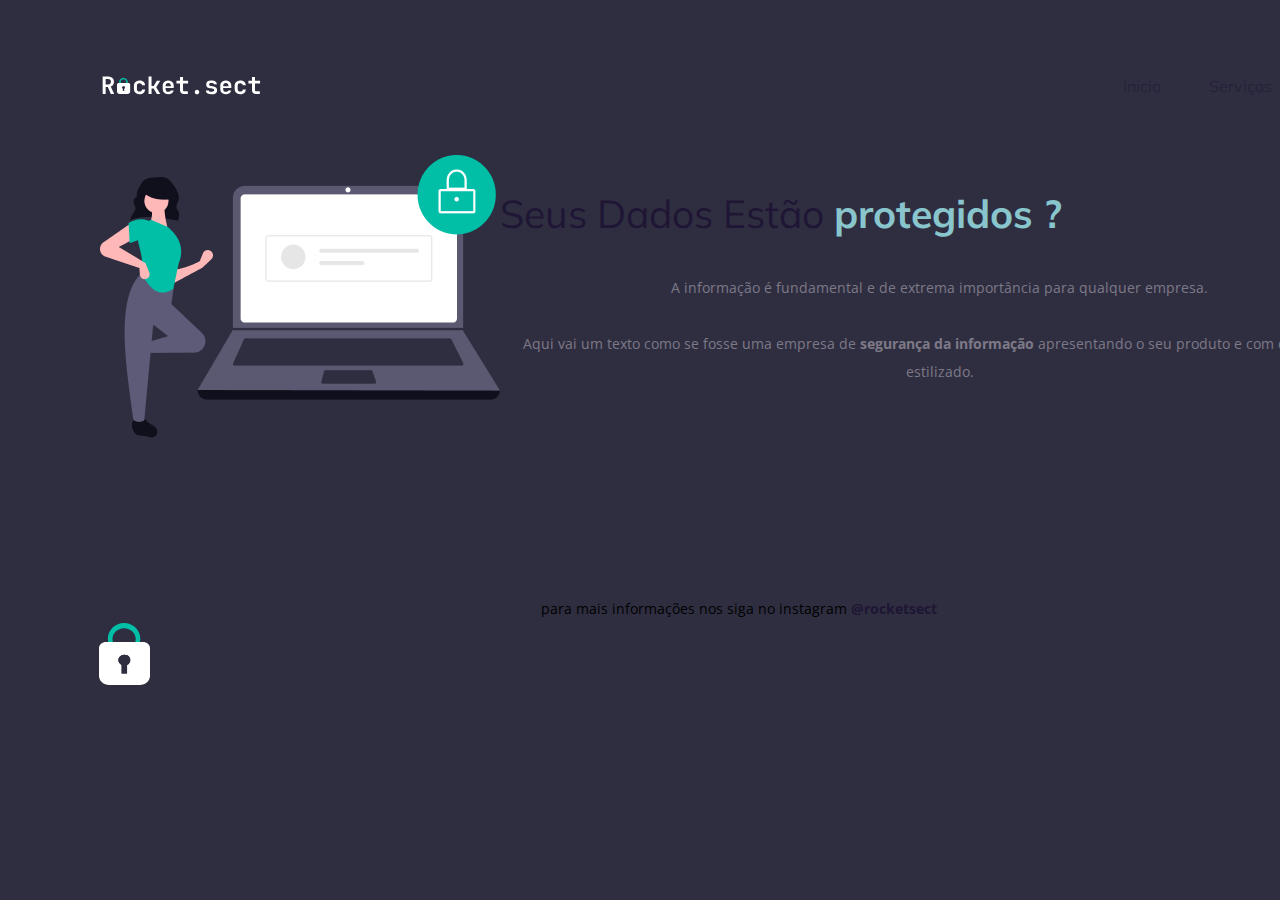
==== Desafio/index.html @ 414e6fc0 "inicio desafio" ====
<!DOCTYPE html>
<html lang="pt-br">
    <head>

    <link rel="preconnect" href="https://fonts.googleapis.com">
    <link rel="preconnect" href="https://fonts.gstatic.com" crossorigin>
    <meta charset="UTF-8">
    <meta http-equiv="X-UA-Compatible" content="IE=edge">
    <meta name="viewport" content="width=device-width, initial-scale=1.0">

    <link href="https://fonts.googleapis.com/css2?family=Mulish:wght@400;700&family=Open+Sans&display=swap" rel="stylesheet">
    <link rel="stylesheet" href="style.css">
    <title>Treine - me</title>
</head>
<body>

    <div class="page">
        <nav>
            <a id="logo" href="#">
                <img src="imagens/logo.svg" alt="Logo">
            </a>
            <ul>
                <li><a href="#"> Inicio </a></li>
                <li><a href="#"> Serviços</a></li>
                <li><a href="#"> Contato</a></li>
            </ul>
        </nav>

    <main>

        <img src="imagens/img1.png" alt="Imagem de uma mulher e um computador">
        <section class="text">
            <h1> Seus Dados Estão <span> protegidos ?  </span></h1>
            
            <p> A informação é fundamental e de extrema importância para qualquer empresa. <br> <br>
                Aqui vai um texto como se fosse uma empresa de  <strong> segurança da informação </strong> apresentando o seu produto e com o texto todo estilizado.
            </p>

            
        </section>

        
    </main>
    <footer>
        para mais informações nos siga no instagram
        <a href="https:instagam.com" target="_blank"> @rocketsect</a>
    </footer>
    <img id="balls" src="imagens/padlock.svg" alt=" padlock no canto inferior">
    </div>
   
   
   
</body>
</html>
---- Desafio/style.css ----
body {
    font-family: 'Open Sans', sans-serif;
    margin: 0;
    background: #2F2E41 ;
    min-height: 100vh;
  
  }
  
  .page {
    width: 1280px;
    height: 720px;
    margin: 0 auto ;
    padding-top: 71px;
    padding-left: 99px;
  }
  
  nav {
    display: flex;
    justify-content: space-between;
    align-items: center;
  
    margin-bottom: 55px;
  
  }
  
  ul {
    display: flex;
    gap: 48px;
    list-style: none;
    margin: 0;
    padding: 0;
  }
  
  a {
    color: #1F1534;
    text-decoration: none;
  }
  
  ul li a:hover {
    font-weight: bold;
    opacity: 1;
  }

  ul li a{
    opacity: 0.5;
  }

  main{
    display: flex;
    align-items: center;
    justify-content: space-between;
  }
  
  h1, ul {
    font-family: 'Mulish', sans-serif;
  }

  
  h1 {
    font-size: 39px;
    line-height: 40px;
    color: #1F1534;
  
    font-weight: normal;
  
    width: 600px;
  }
  
  h1 span {
    color: #89C5CC;
    font-weight: bold;
    text-align: center;
  }
  
  p {
    font-size: 14px;
    line-height: 28px;
    color: #7D7987;
  }

  section p  {
    margin: 40px 0;
    text-align: center;
  }

  text{
    padding-right: 15px;
  }
  
  button {
    color: white;
    text-transform: uppercase;
    font-family: 'Open Sans', sans-serif;

    background: #ffffff;
    border: none;
    padding: 14px 32px 15px;

    display: flex;
    align-items: center;
    justify-content: center;
    gap: 10px;
    border-radius: 4px;
    cursor: pointer;

  }

  
  footer {
    font-size: 14px;
    line-height: 28px; 
    text-align: center;
    margin-top:  157px;
  }

  footer a {
    font-weight: bold;

  }
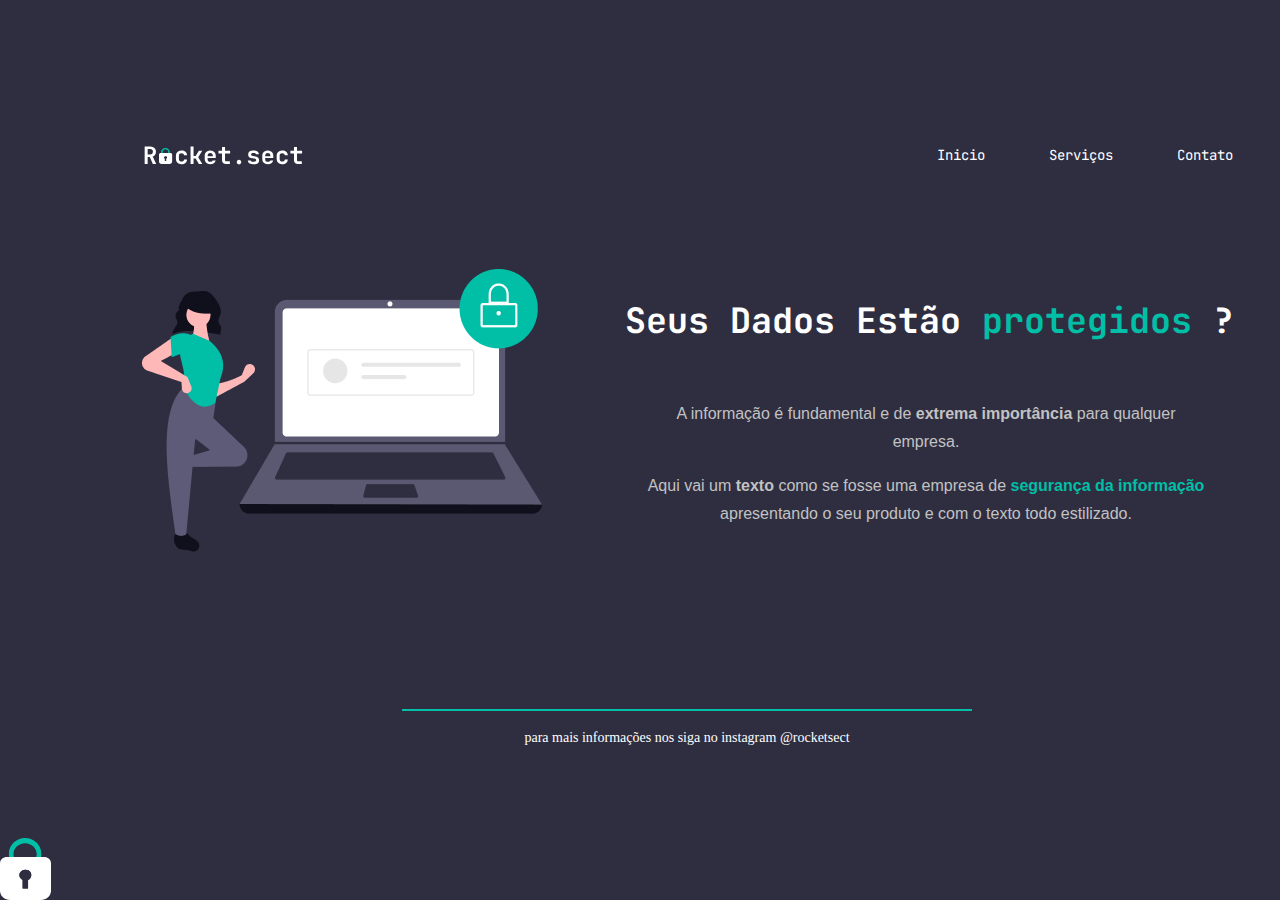
==== commit 4e427e46: "Dasafio finalizado" ====
--- a/Desafio/index.html
+++ b/Desafio/index.html
@@ -4,13 +4,13 @@
 
     <link rel="preconnect" href="https://fonts.googleapis.com">
     <link rel="preconnect" href="https://fonts.gstatic.com" crossorigin>
+    
     <meta charset="UTF-8">
     <meta http-equiv="X-UA-Compatible" content="IE=edge">
     <meta name="viewport" content="width=device-width, initial-scale=1.0">
-
-    <link href="https://fonts.googleapis.com/css2?family=Mulish:wght@400;700&family=Open+Sans&display=swap" rel="stylesheet">
-    <link rel="stylesheet" href="style.css">
-    <title>Treine - me</title>
+    
+    <link href="https://fonts.googleapis.com/css2?family=JetBrains+Mono:wght@500;700&display=swap" rel="stylesheet">    <link rel="stylesheet" href="style.css">
+    <title>Rocket.sect</title>
 </head>
 <body>
 
@@ -27,25 +27,32 @@
         </nav>
 
     <main>
+        
+        <img src="imagens/img1.png" alt="Imagem de uma mulher e um computador">
+    
 
-        <img src="imagens/img1.png" alt="Imagem de uma mulher e um computador">
         <section class="text">
-            <h1> Seus Dados Estão <span> protegidos ?  </span></h1>
+            <h1> Seus Dados Estão <span class="colorGreen"> protegidos</span> ?</h1>
             
-            <p> A informação é fundamental e de extrema importância para qualquer empresa. <br> <br>
-                Aqui vai um texto como se fosse uma empresa de  <strong> segurança da informação </strong> apresentando o seu produto e com o texto todo estilizado.
+            <p> A informação é fundamental e de  <span class="colorWhite"> extrema importância </span> para qualquer <br>empresa. <br> 
+                </p>
+
+            <p>Aqui vai um  <spam class="colorWhite">texto</spam> como se fosse uma empresa de <span class="colorGreen" > <strong> segurança da informação </strong></span>
+            apresentando o seu produto e com o texto todo estilizado.
             </p>
-
-            
         </section>
-
-        
     </main>
+    <div class="line">
     <footer>
+        <p>
         para mais informações nos siga no instagram
         <a href="https:instagam.com" target="_blank"> @rocketsect</a>
+        </p>
     </footer>
-    <img id="balls" src="imagens/padlock.svg" alt=" padlock no canto inferior">
+
+    </div>
+    <div>
+    <img id="lock" src="imagens/padlock.svg" alt=" padlock no canto inferior">
     </div>
    
    
--- a/Desafio/style.css
+++ b/Desafio/style.css
@@ -1,17 +1,18 @@
 body {
     font-family: 'Open Sans', sans-serif;
-    margin: 0;
     background: #2F2E41 ;
-    min-height: 100vh;
-  
+    display: 100vh;
+    position: absolute;
+    width: 1092px;
+    margin: auto ;
+    padding: 71px;
   }
   
   .page {
-    width: 1280px;
-    height: 720px;
-    margin: 0 auto ;
-    padding-top: 71px;
-    padding-left: 99px;
+    
+    width: 1092px;
+    margin: auto ;
+    padding: 70px;
   }
   
   nav {
@@ -19,101 +20,120 @@
     justify-content: space-between;
     align-items: center;
   
-    margin-bottom: 55px;
-  
   }
   
   ul {
     display: flex;
-    gap: 48px;
+    align-items: center;
+    gap: 64px;
     list-style: none;
+    color: white;
+    
     margin: 0;
     padding: 0;
+
+    font-family: 'JetBrains Mono', monospace;
+    font-size: 14px;
+    line-height: 28px;
   }
   
-  a {
-    color: #1F1534;
+  ul a {
     text-decoration: none;
+    color: #ffffff;
   }
   
-  ul li a:hover {
-    font-weight: bold;
-    opacity: 1;
-  }
-
-  ul li a{
-    opacity: 0.5;
-  }
-
   main{
     display: flex;
     align-items: center;
     justify-content: space-between;
+    gap: 82px;
+    margin-top: 100px;
+    margin-bottom: 157px;
+  }
+  section{
+    text-align: center;
   }
   
-  h1, ul {
-    font-family: 'Mulish', sans-serif;
-  }
 
-  
   h1 {
-    font-size: 39px;
+    font-family: 'JetBrains Mono', monospace;
+    color: #ffffff;
+    margin-bottom: 59px;
+    font-style: normal;
+    font-size: 35px;
+    text-align: center;
     line-height: 40px;
-    color: #1F1534;
-  
-    font-weight: normal;
-  
-    width: 600px;
+    width: 610px;
+    font-weight: 700;
   }
   
   h1 span {
-    color: #89C5CC;
-    font-weight: bold;
+    color: #00BFA6;
     text-align: center;
   }
   
   p {
-    font-size: 14px;
     line-height: 28px;
     color: #7D7987;
+    font-family: 'Open Sans';
+    font-style: normal;
+    font-weight: 400;
+    line-height: 28px;
+    text-align: center;
+    font-size: 14px; 
   }
 
-  section p  {
-    margin: 40px 0;
-    text-align: center;
+  section p {
+    font-family: "Open Sans", sans-serif;
+    color: #c2c2c2;
+    font-size: 16px;
+    line-height: 28px;
+    width: 604px;
   }
 
-  text{
-    padding-right: 15px;
+  .colorWhite{
+    font-weight: bold;
+    color:#C2C2C2 ;
   }
-  
-  button {
-    color: white;
-    text-transform: uppercase;
-    font-family: 'Open Sans', sans-serif;
 
-    background: #ffffff;
-    border: none;
-    padding: 14px 32px 15px;
-
-    display: flex;
-    align-items: center;
-    justify-content: center;
-    gap: 10px;
-    border-radius: 4px;
-    cursor: pointer;
-
+  .colorGreen{
+    color: #00BFA6;
   }
 
   
   footer {
+    font-family: 'JetBrains Mono', monospace;
     font-size: 14px;
     line-height: 28px; 
     text-align: center;
-    margin-top:  157px;
+    color: #ffffff;
+    font-style: normal;
+    font-weight: 500;
   }
 
   footer a {
-    font-weight: bold;
+    text-decoration: none;
+    color: #ffffff;
+  }
+
+  footer p {
+    color: #ffffff;
+  }
+
+
+  #lock{
+    position:fixed;
+    bottom: 0;
+    left: 0;
 
   }
+
+  .line {
+    width: 568px;
+    border: 1px solid #00bfa6;
+    height: 0px;
+    margin: 0 auto 8px;
+  }
+
+
+  
